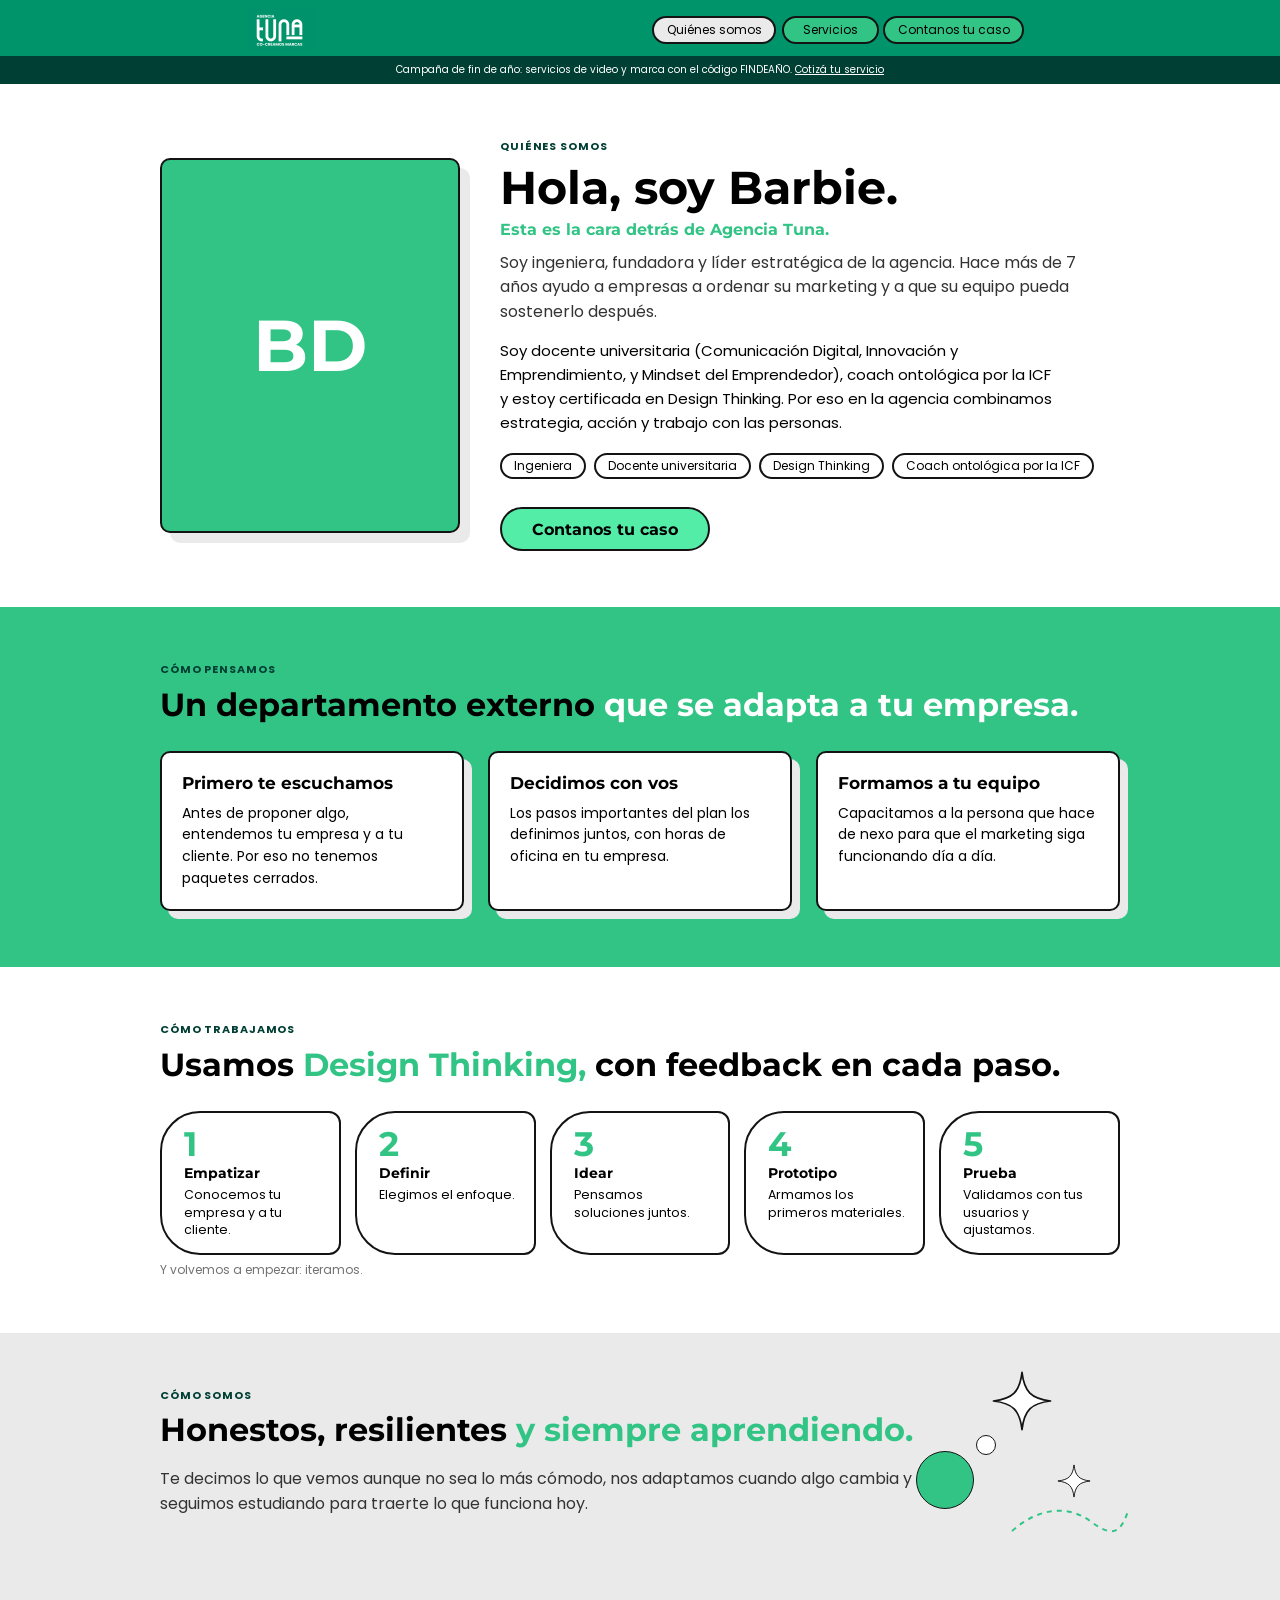
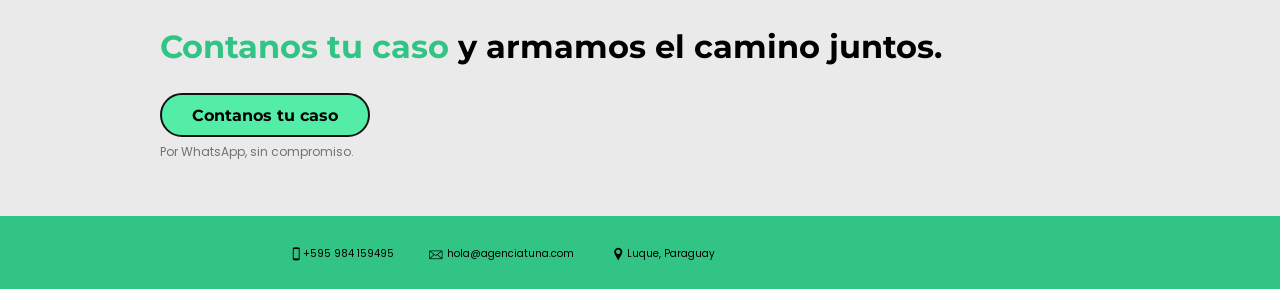
==== quienes-somos.html @ e6af00dc "Agregar páginas internas de Quiénes somos y Servicios Co-Authored-By: Claude Sonnet 5 <noreply@anthr" ====
<!doctype html>
<html lang="es">
<head>
<meta charset="utf-8">
<meta name="viewport" content="width=device-width, initial-scale=1">
<title>Quiénes somos · Agencia Tuna</title>
<meta name="description" content="Conocé a Barbie Duarte y al equipo detrás de Agencia Tuna, tu departamento de marketing externo en Luque, Paraguay.">
<link rel="preload" href="assets/fuentes/montserrat-latin-700-normal.woff2" as="font" type="font/woff2" crossorigin>
<link rel="preload" href="assets/fuentes/poppins-latin-400-normal.woff2" as="font" type="font/woff2" crossorigin>
<link rel="stylesheet" href="styles.css">
<link rel="stylesheet" href="paginas.css">
</head>
<body>
<header class="cab">
<div class="lienzo l-cab">
<a class="logo" href="index.html"><img src="assets/logo-tuna.png" alt="Agencia Tuna, co-creamos marcas" width="68" height="44"></a>
<nav class="nav" aria-label="Principal">
<a class="pill g" href="quienes-somos.html" style="left:595.4px;width:124.5px">Quiénes somos</a>
<a class="pill v" href="servicios.html" style="left:725.3px;width:96.9px">Servicios</a>
<a class="pill v" href="https://wa.me/595984159495?text=Hola%20Agencia%20Tuna%2C%20quiero%20contarles%20mi%20caso." style="left:826.7px;width:140.9px">Contanos tu caso</a>
</nav>
</div>
</header>
<p class="aviso"><span>Campaña de fin de año: servicios de video y marca con el código FINDEAÑO. <a href="servicios.html#cotizador" style="text-decoration:underline">Cotizá tu servicio</a></span></p>
<main>
<section class="band blanco">
<div class="pg fundadora">
<div class="retrato"><span class="ini">BD</span><img src="assets/barbie-duarte.jpg" alt="Barbie Duarte, fundadora de Agencia Tuna" onerror="this.style.display='none'"></div>
<div>
<p class="eyebrow">Quiénes somos</p>
<h1 class="h1">Hola, soy Barbie.</h1>
<p class="lema">Esta es la cara detrás de Agencia Tuna.</p>
<p class="sub">Soy ingeniera, fundadora y líder estratégica de la agencia. Hace más de 7 años ayudo a empresas a ordenar su marketing y a que su equipo pueda sostenerlo después.</p>
<p class="txt mt-s">Soy docente universitaria (Comunicación Digital, Innovación y Emprendimiento, y Mindset del Emprendedor), coach ontológica por la ICF y estoy certificada en Design Thinking. Por eso en la agencia combinamos estrategia, acción y trabajo con las personas.</p>
<div class="chips"><span class="chip">Ingeniera</span><span class="chip">Docente universitaria</span><span class="chip">Design Thinking</span><span class="chip">Coach ontológica por la ICF</span></div>
<p class="mt"><a class="cta" href="https://wa.me/595984159495?text=Hola%20Agencia%20Tuna%2C%20quiero%20contarles%20mi%20caso.">Contanos tu caso</a></p>
</div>
</div>
</section>
<section class="band verde">
<div class="pg">
<p class="eyebrow">Cómo pensamos</p>
<h2 class="h2">Un departamento externo <span class="v">que se adapta a tu empresa.</span></h2>
<div class="grid g3 mt">
<div class="tarjeta"><h3 class="h3">Primero te escuchamos</h3><p>Antes de proponer algo, entendemos tu empresa y a tu cliente. Por eso no tenemos paquetes cerrados.</p></div>
<div class="tarjeta"><h3 class="h3">Decidimos con vos</h3><p>Los pasos importantes del plan los definimos juntos, con horas de oficina en tu empresa.</p></div>
<div class="tarjeta"><h3 class="h3">Formamos a tu equipo</h3><p>Capacitamos a la persona que hace de nexo para que el marketing siga funcionando día a día.</p></div>
</div>
</div>
</section>
<section class="band blanco">
<div class="pg">
<p class="eyebrow">Cómo trabajamos</p>
<h2 class="h2">Usamos <span class="v">Design Thinking,</span> con feedback en cada paso.</h2>
<div class="pasos5">
<div><h3>Empatizar</h3><p>Conocemos tu empresa y a tu cliente.</p></div>
<div><h3>Definir</h3><p>Elegimos el enfoque.</p></div>
<div><h3>Idear</h3><p>Pensamos soluciones juntos.</p></div>
<div><h3>Prototipo</h3><p>Armamos los primeros materiales.</p></div>
<div><h3>Prueba</h3><p>Validamos con tus usuarios y ajustamos.</p></div>
</div>
<p class="note">Y volvemos a empezar: iteramos.</p>
</div>
</section>
<section class="band gris con-deco">
<div class="decos" aria-hidden="true"><svg class="d f1" viewBox="0 0 56 56" style="left:110px;top:18px;width:64px;height:64px"><path d="M28 3 C30 20 36 26 53 28 C36 30 30 36 28 53 C26 36 20 30 3 28 C20 26 26 20 28 3Z" fill="#fff" stroke="#131313" stroke-width="1.5" stroke-linejoin="round"/></svg><span class="d f2" style="left:36px;top:100px;width:58px;height:58px;border-radius:50%;background:#31c485;border:1.5px solid #131313"></span><span class="d f3" style="left:96px;top:84px;width:20px;height:20px;border-radius:50%;background:#fff;border:1.2px solid #131313"></span><svg class="d f2" viewBox="0 0 56 56" style="left:176px;top:112px;width:36px;height:36px"><path d="M28 3 C30 20 36 26 53 28 C36 30 30 36 28 53 C26 36 20 30 3 28 C20 26 26 20 28 3Z" fill="#fff" stroke="#131313" stroke-width="1.5" stroke-linejoin="round"/></svg><svg class="d" viewBox="0 0 120 40" style="left:130px;top:150px;width:120px;height:40px"><path class="marcha" d="M2 30 C30 5 60 5 80 20 S110 35 118 10" fill="none" stroke="#31c485" stroke-width="2" stroke-dasharray="5 5"/></svg></div>
<div class="pg">
<p class="eyebrow">Cómo somos</p>
<div class="igual"><h2 class="h2">Honestos, resilientes <span class="v">y siempre aprendiendo.</span></h2>
<p class="sub">Te decimos lo que vemos aunque no sea lo más cómodo, nos adaptamos cuando algo cambia y seguimos estudiando para traerte lo que funciona hoy.</p></div>
</div>
</section>
<section class="band gris">
<div class="pg">
<p class="h2"><span class="v">Contanos tu caso</span> y armamos el camino juntos.</p>
<p class="mt"><a class="cta" href="https://wa.me/595984159495?text=Hola%20Agencia%20Tuna%2C%20quiero%20contarles%20mi%20caso.">Contanos tu caso</a></p>
<p class="note">Por WhatsApp, sin compromiso.</p>
</div>
</section>
</main>
<footer class="sec s-pie verde">
<div class="lienzo l-pie">
<img class="a ico" src="assets/ico-tel.png" alt="" width="16" height="21" style="left:230px;top:28.2px;width:16px;height:21px;">
<p class="t p" style="left:246.8px;top:32.2px;font-size:10px;line-height:12px;"><a href="tel:+595984159495">+595 984 159495</a></p>
<img class="a ico" src="assets/ico-mail.png" alt="" width="19" height="16" style="left:369px;top:30.2px;width:19px;height:16px;">
<p class="t p" style="left:390.8px;top:32.2px;font-size:10px;line-height:12px;"><a href="mailto:hola@agenciatuna.com">hola@agenciatuna.com</a></p>
<img class="a ico" src="assets/ico-pin.png" alt="" width="15" height="21" style="left:553px;top:28.2px;width:15px;height:21px;">
<p class="t p" style="left:570.8px;top:32.2px;font-size:10px;line-height:12px;">Luque, Paraguay</p>
</div>
</footer>

</body>
</html>
---- styles.css ----
/* Agencia Tuna · landing de departamento de marketing externo
   Diseño base de escritorio: 1167 px de ancho (medidas tomadas del PDF de Illustrator).
   Hasta 1166 px de ancho de pantalla se usa la versión apilada (móvil y tablet). */

@font-face { font-family: "Montserrat"; font-weight: 700; font-style: normal; font-display: swap;
  src: url("assets/fuentes/montserrat-latin-700-normal.woff2") format("woff2"); }
@font-face { font-family: "Poppins"; font-weight: 400; font-style: normal; font-display: swap;
  src: url("assets/fuentes/poppins-latin-400-normal.woff2") format("woff2"); }
@font-face { font-family: "Poppins"; font-weight: 700; font-style: normal; font-display: swap;
  src: url("assets/fuentes/poppins-latin-700-normal.woff2") format("woff2"); }
@font-face { font-family: "Poppins"; font-weight: 300; font-style: italic; font-display: swap;
  src: url("assets/fuentes/poppins-latin-300-italic.woff2") format("woff2"); }

:root {
  --v: #31c485;   /* verde Tuna */
  --vc: #54eda7;  /* verde claro de botones */
  --vo: #00946b;  /* verde de la cabecera */
  --vd: #003f34;  /* verde oscuro: aviso y etiquetas */
  --g: #eaeaea;   /* gris de franjas */
  --ink: #131313; /* bordes */
  --gr: #727272;  /* texto secundario */
}

*, *::before, *::after { box-sizing: border-box; }
html { -webkit-text-size-adjust: 100%; }
body { margin: 0; font: 400 10px/1.2 "Poppins", system-ui, sans-serif; color: #000; background: #fff; }
a { color: inherit; text-decoration: none; }
img { display: block; }
p, h1, h2, h3, ul { margin: 0; padding: 0; }
ul { list-style: none; }
em { font-style: italic; font-weight: 300; }
b { font-weight: 700; }
.m { font-family: "Montserrat", sans-serif; font-weight: 700; }
.v { color: var(--v); }
.b { color: #fff; }
.tgr { color: var(--gr); }
.blanco { background: #fff; }
.verde { background: var(--v); }
.gris.sec, .sec.gris { background: var(--g); }

/* ============================================================ MÓVIL / TABLET (base) */
.cab { background: var(--vo); }
.l-cab { display: flex; align-items: center; justify-content: space-between; gap: 12px;
  max-width: 640px; margin: 0 auto; padding: 8px 16px; }
.logo img { width: 56px; height: auto; }
.nav { display: flex; gap: 6px; flex-wrap: wrap; justify-content: flex-end; }
.pill.v { background: var(--v); color: #000; }
.pill.g { background: var(--g); }
.aviso { background: var(--vd); color: #fff; text-align: center; font-size: 10px; line-height: 14px; padding: 7px 16px; }

.sec { padding: 40px 0; }
.s-hero { border-bottom: 5px solid var(--g); }
.s-pie { padding: 20px 0; }
.lienzo { position: static; width: auto; max-width: 640px; margin: 0 auto; padding: 0 20px;
  display: flex; flex-direction: column; gap: 14px; }
.t br { display: none; }
.a { position: static; }
.ico { width: 18px; height: auto; }
.laptop { width: 100%; height: auto; }

.titular { display: flex; flex-direction: column; align-items: flex-start; gap: 8px; font-size: 28px; line-height: 1.1;
  font-family: "Montserrat", sans-serif; }
.somos { color: var(--v); -webkit-text-stroke: 1.2px var(--ink); paint-order: stroke fill; }
.pildora { display: inline-block; padding: 8px 20px; border: 2px solid var(--ink); border-radius: 30px; }
.p1 { background: var(--g); transform: rotate(-3.2deg); }
.p2 { background: var(--v); transform: rotate(1.7deg); }
.card::before { content: none; }
.et { font-size: 7.5px; color: var(--vd); text-transform: uppercase; letter-spacing: .02em; }
.ct { font-size: 15px; line-height: 1.2; margin: 4px 0 8px; }
.ct br { display: inline; }
.pts li, .cu { font-size: 12px; line-height: 1.45; }
.pts li { margin-top: 6px; padding-left: 18px; position: relative; }
.pts li::before { content: ""; position: absolute; left: 0; top: .35em; width: 10px; height: 10px; border-radius: 50%;
  background: var(--v); border: 1.5px solid var(--ink); }
.cu br, .pts br { display: none; }
.grande { font-size: 16px; }

.l-marcas { flex-direction: row; flex-wrap: wrap; justify-content: center; align-items: center; gap: 12px; }
.l-marcas .centro-card { order: -1; flex: 1 0 100%; text-align: center; }
.centro-card .centro { font-size: 20px; line-height: 1.2; }
.logo { height: auto; }
.l-marcas .logo { width: auto; height: 56px; }
.paso .num { font-size: 44px; line-height: 1; color: var(--v); }
.paso h3 { font-size: 14px; }
.paso p { font-size: 12px; line-height: 1.35; }
.paso br { display: none; }
.chev svg { display: none; }
.chev-t h3 { font-size: 14px; }
.chev-t p { font-size: 10px; }
.chev-t br { display: none; }

.l-pie { flex-direction: row; flex-wrap: wrap; justify-content: center; align-items: center; gap: 10px 22px; }
.l-pie .t { font-size: 11px; }


/* ===== solo móvil/tablet: pisan las posiciones inline del escritorio ===== */
@media (max-width: 1166px) {
  .laptop { width: 100% !important; height: auto !important; mix-blend-mode: normal; }
  .l-marcas .logo { width: auto !important; height: 56px !important; }
  .pill { position: static; display: inline-flex; align-items: center; justify-content: center; height: 28px;
    padding: 0 12px; border: 2px solid var(--ink); border-radius: 14px; font-size: 12px; width: auto !important; }
  .t { position: static; white-space: normal; overflow-wrap: anywhere; font-size: 14px; line-height: 1.4 !important; }
  .t.h { font-size: 28px; line-height: 1.1 !important; }
  .t.peq { font-size: 11px !important; }
  .t.et { font-size: 10px !important; }
  .deco, .lineas, .divisor { display: none !important; }
  .btn { display: inline-flex; align-self: flex-start; position: static; height: 40px; padding: 0 28px;
    align-items: center; justify-content: center; border: 2px solid var(--ink); border-radius: 999px;
    background: var(--vc); width: auto !important; font-size: 16px; }
  .card { position: relative; background: #fff; border: 2px solid var(--ink); border-radius: 10px; padding: 16px !important;
    width: 100% !important; height: auto !important; left: auto !important; top: auto !important; transform: none !important; }
  .paso { position: relative; display: flex; align-items: center; gap: 12px; border: 2px solid var(--ink);
    border-radius: 40px 12px 12px 40px; padding: 12px 16px 12px 18px; width: 100% !important; height: auto !important;
    left: auto !important; top: auto !important; background: #fff; }
  .chev { position: relative; left: auto !important; top: auto !important; border: 2px solid var(--ink); background: #fff;
    border-radius: 10px; padding: 14px 16px; }
  .mini-btn { display: inline-flex; position: static; height: 26px; padding: 0 12px; align-items: center;
    justify-content: center; border: 2px solid var(--ink); border-radius: 999px; background: var(--g);
    width: auto !important; font-size: 10px; margin-top: 4px; }
}

/* ============================================================ ESCRITORIO (≥ 1167 px) */
@media (min-width: 1167px) {
  .sec { padding: 0; }
  .lienzo { position: relative; display: block; width: 1167px; max-width: none; margin: 0 auto; padding: 0; }
  .l-cab { display: block; height: 56px; max-width: none; padding: 0; }
  .logo { position: absolute; left: 190px; top: 8px; }
  .logo img { width: 68px; height: 44px; }
  .nav { display: block; }
  .pill { position: absolute; top: 16.2px; height: 28.1px; padding: 0; border: 2px solid var(--ink); border-radius: 14px;
    font-size: 12px; display: flex; align-items: center; justify-content: center; }
  .pill.v { background: var(--v); } .pill.g { background: var(--g); }
  .aviso { height: 28px; padding: 0; line-height: 28px; font-size: 10px; }

  .l-hero { height: 464px; } .l-empezar { height: 206.5px; } .l-modelo { height: 309px; }
  .l-recibis { height: 386.7px; } .l-talleres { height: 335.4px; } .l-empresas { height: 306px; }
  .l-marcas { height: 405.9px; display: block; padding: 0; } .l-proceso { height: 580.7px; }
  .l-garantias { height: 309.1px; } .l-cierre { height: 334.7px; } .l-pie { height: 73.2px; display: block; }
  .s-pie { padding: 0; }

  .t, .a, .card, .btn, .mini-btn, .paso, .chev { position: absolute; }
  .t { white-space: nowrap; margin: 0; }
  .t br { display: inline; }
  .deco, .lineas, .divisor { display: block !important; }
  .ico { width: auto; height: auto; }
  .laptop { width: 639px; height: 431.4px; }
  .a.logo, .logo.a { width: auto; }

  .btn { display: flex; padding: 0; border: 2px solid var(--ink); border-radius: 999px; background: var(--vc); }
  .btn a { display: block; width: 100%; text-align: center; line-height: 32px; }
  .mini-btn { display: flex; padding: 0; border: 1.5px solid var(--ink); border-radius: 999px; background: var(--g); }
  .mini-btn a { display: block; width: 100%; text-align: center; line-height: 23px; font-size: 9px; font-weight: 700;
    font-family: "Montserrat", sans-serif; }
  .divisor { position: absolute; width: 1.5px; background: var(--ink); }

  /* titular del hero */
  .titular { position: absolute; left: 0; top: 0; width: 1167px; height: 464px; display: block; pointer-events: none; }
  .titular > span { position: absolute; white-space: nowrap; text-align: center; }
  .somos { left: 232px; top: 83px; font-size: 37.2px; line-height: 45px; width: 134px; transform: rotate(3.9deg);
    -webkit-text-stroke: 3px var(--ink); paint-order: stroke fill; }
  .pildora { height: 52px; display: flex; align-items: center; justify-content: center; padding: 0;
    border: 2px solid var(--ink); border-radius: 26px; font-size: 37.2px; line-height: 1; z-index: 3; }
  .p1 { left: 205px; top: 128px; width: 366px; background: var(--g); transform: rotate(-3.2deg); }
  .p2 { left: 167px; top: 184px; width: 462px; background: var(--v); transform: rotate(1.7deg); }
  .laptop { z-index: 1; mix-blend-mode: multiply; } /* el fondo blanco de la imagen deja ver la onda de atrás */
  .deco { z-index: 4; }
  .onda { z-index: 0; }

  /* tarjetas */
  .card { background: none; border: 0; border-radius: 0; color: #000; }
  .card::before, .card::after { content: ""; position: absolute; inset: 0; border: 2px solid var(--ink); border-radius: 10px; }
  .card::before { background: var(--g); transform: translate(var(--bx), var(--by)); z-index: -2; }
  .card::after { background: #fff; z-index: -1; }
  .et { font-size: 7px; line-height: 8px; margin: 0; color: var(--vd); }
  .ct { font-size: 12px; line-height: 14.3px; margin: 0; white-space: nowrap; }
  .ct br { display: inline; }
  .pts, .cu { font-size: 10px; line-height: 12px; white-space: nowrap; }
  .pts br, .cu br { display: inline; }
  .card .cu { margin-top: 4.4px; }
  .card .ct + .pts { margin-top: 3.7px; }
  .card .et + .ct { margin-top: 11px; }
  .pts li { margin-top: 4.9px; padding-left: 18px; position: relative; font-size: 10px; line-height: 12px; }
  .pts li:first-child { margin-top: 0; }
  .pts li::before { content: ""; position: absolute; left: 0; top: 1px; width: 9px; height: 9px; border-radius: 50%;
    background: var(--v); border: 1.5px solid var(--ink); }
  .c2 .ct + .pts { margin-top: 5.8px; }
  .c5 .cu em { font-size: 8px; }

  /* tarjetas rectas (empresas, garantías) */
  .caso .et { font-size: 8.4px; line-height: 10px; }
  .caso .ct, .gar .ct { font-size: 14.3px; line-height: 19.2px; }
  .caso .et + .ct { margin-top: 11.9px; }
  .caso .ct + .cu, .gar .ct + .cu { margin-top: 0; }
  .cu.g { font-size: 12px; line-height: 14.4px; }
  .caso .ct + .cu { margin-top: 4.4px; }
  .gar .ct + .cu { margin-top: 4.4px; }
  .centro-card { color: #000; }
  .centro-card .centro { font-size: 20.4px; line-height: 20.5px; text-align: center; margin-left: 0; white-space: nowrap; }
  .centro-card.card { padding-left: 0 !important; }
  .centro-card.card .centro { width: 100%; }
  .logo.a { position: absolute; }

  /* pasos de "Cómo trabajamos": número y texto posicionados como en el diseño */
  .paso { display: block; border: 2px solid var(--ink); border-radius: 40px 12px 12px 40px; background: #fff; padding: 0; }
  .paso .num { position: absolute; top: 14px; font-size: 47.7px; line-height: 47.7px; color: var(--v); }
  .paso .pt { position: absolute; top: 12.3px; }
  .paso h3 { font-size: 14.3px; line-height: 17px; margin: 0 0 3px; white-space: nowrap; }
  .paso p { font-size: 12px; line-height: 14.4px; white-space: nowrap; }
  .paso br { display: inline; }

  /* chevrones de "Cómo se arma tu propuesta" */
  .chev { width: 204px; height: 136px; border: 0; background: none; padding: 0; border-radius: 0; }
  .chev svg { display: block; position: absolute; left: -12px; top: -2px; }
  .chev-t { position: absolute; left: 50px; top: 20px; z-index: 1; }
  .chev-t h3 { font-size: 14.3px; line-height: 14.3px; }
  .chev-t p { font-size: 10px; line-height: 12px; margin-top: 8px; white-space: nowrap; }
  .chev-t br { display: inline; }

  .l-pie .t { font-size: 10px; }
}

/* ============================================================ ANIMACIONES */
.btn, .mini-btn { transition: transform .2s ease, box-shadow .2s ease; }
.btn:active, .mini-btn:active { transform: translateY(0); box-shadow: none; }

@media (prefers-reduced-motion: no-preference) {
  .card, .paso, .chev, .t.h, .l-marcas .logo {
    opacity: 0;
    scale: .92;
    translate: 0 30px;
    transition: opacity .5s cubic-bezier(.22,1,.36,1) calc(var(--i, 0) * 60ms),
                scale .5s cubic-bezier(.22,1,.36,1) calc(var(--i, 0) * 60ms),
                translate .5s cubic-bezier(.22,1,.36,1) calc(var(--i, 0) * 60ms),
                transform .25s ease, box-shadow .25s ease;
  }
  .card.en-vista, .paso.en-vista, .chev.en-vista, .t.h.en-vista, .l-marcas .logo.en-vista {
    opacity: 1; scale: 1; translate: 0 0;
  }

  /* líneas punteadas "dibujándose" en loop constante */
  .lineas path { stroke-dashoffset: 0; animation: marcha .7s linear infinite; }
  @keyframes marcha { to { stroke-dashoffset: -20; } }

  /* decorados del hero: flotan, siempre, desde que carga la página */
  .l-hero .deco:not(.onda) { animation: flotar 2s ease-in-out infinite; }
  .l-hero .deco:not(.onda):nth-child(3) { animation-delay: 0s; }
  .l-hero .deco:not(.onda):nth-child(4) { animation-delay: .25s; }
  .l-hero .deco:not(.onda):nth-child(5) { animation-delay: .5s; }
  @keyframes flotar { 0%, 100% { translate: 0 0; } 50% { translate: 0 -10px; } }

  /* la "viborita" (onda verde) encima de la laptop: meneo tipo serpiente */
  .l-hero .onda { animation: serpentear 1.6s ease-in-out infinite; }
  @keyframes serpentear { 0%, 100% { translate: 0 0; } 50% { translate: 8px -3px; } }

  /* titular "Somos tu departamento de marketing externo": flota como una unidad */
  .titular { animation: flotar-titular 2.4s ease-in-out infinite; }
  @keyframes flotar-titular { 0%, 100% { translate: 0 0; } 50% { translate: 0 -8px; } }

  /* logos de marcas: flotan en loop, con pequeño desfase entre uno y otro */
  .l-marcas .logo.en-vista {
    animation: flotar-logo 2.4s ease-in-out infinite;
    animation-delay: calc(var(--i, 0) * 120ms);
  }
  @keyframes flotar-logo { 0%, 100% { translate: 0 0; } 50% { translate: 0 -6px; } }
}

@media (hover: hover) {
  .paso:hover, .chev:hover { transform: translateY(-6px); }
  .btn:hover, .btn:focus-within { transform: translateY(-3px); box-shadow: 4px 4px 0 var(--ink); }
  .mini-btn:hover, .mini-btn:focus-within { transform: translateY(-2px); box-shadow: 3px 3px 0 var(--ink); }
}

@media (min-width: 1167px) and (hover: hover) {
  .card:hover { transform: translateY(-6px) !important; }
  .card:hover::before { transform: translate(calc(var(--bx) * 1.6), calc(var(--by) * 1.6)); }
}
---- paginas.css ----
/* Agencia Tuna · páginas internas (Quiénes somos y Servicios)
   Se carga DESPUÉS de styles.css y reutiliza sus colores, fuentes, cabecera, aviso, botones y pie.
   Estas páginas son de flujo normal (no usan el lienzo de 1167 px del diseño de la home). */

.pg { max-width: 1000px; margin: 0 auto; padding: 0 20px; }
.band { padding: 56px 0; }
.band.blanco { background: #fff; } .band.gris { background: var(--g); } .band.verde { background: var(--v); }
.band.oscuro { background: var(--vd); color: #fff; }
.eyebrow { font-size: 11px; letter-spacing: .08em; text-transform: uppercase; color: var(--vd); font-weight: 700; margin-bottom: 10px; }
.band.verde .eyebrow { color: var(--vd); } .band.oscuro .eyebrow { color: var(--vc); }
.h1 { font-family: "Montserrat", sans-serif; font-weight: 700; font-size: clamp(30px, 5vw, 46px); line-height: 1.1; }
.h2 { font-family: "Montserrat", sans-serif; font-weight: 700; font-size: clamp(24px, 3.6vw, 32px); line-height: 1.15; margin-bottom: 8px; }
.h3 { font-family: "Montserrat", sans-serif; font-weight: 700; font-size: 17px; line-height: 1.25; }
.h1 .v, .h2 .v { color: var(--v); } .band.verde .h2 .v { color: #fff; }
.txt { font-size: 15px; line-height: 1.6; max-width: 62ch; }
.band.verde .sub, .band.verde .txt { color: #000; }
.sub { font-size: 16px; line-height: 1.55; color: #333; max-width: 60ch; margin-top: 10px; }
.band.oscuro .sub { color: #e6e6e6; }
.mt { margin-top: 28px; } .mt-s { margin-top: 14px; }

.pill-tag { display: inline-block; background: var(--g); border: 2px solid var(--ink); border-radius: 30px; padding: 4px 14px; font-size: 12px; font-weight: 700; font-family: "Montserrat", sans-serif; }
.band.gris .pill-tag { background: #fff; }

.tarjeta { background: #fff; border: 2px solid var(--ink); border-radius: 10px; padding: 20px; box-shadow: 8px 8px 0 var(--g); color: #000; }
.band.gris .tarjeta { box-shadow: 8px 8px 0 var(--v); }
.band.verde .tarjeta { box-shadow: 8px 8px 0 var(--g); }
.tarjeta p { font-size: 14px; line-height: 1.55; margin-top: 8px; }
.grid { display: grid; gap: 28px 24px; }
.g2 { grid-template-columns: repeat(2, 1fr); } .g3 { grid-template-columns: repeat(3, 1fr); } .g4 { grid-template-columns: repeat(4, 1fr); }
@media (max-width: 820px) { .g2, .g3, .g4 { grid-template-columns: 1fr; } .band { padding: 40px 0; } }

.check { list-style: none; margin-top: 10px; }
.check li { position: relative; padding-left: 26px; margin-top: 8px; font-size: 14px; line-height: 1.5; }
.check li::before { content: ""; position: absolute; left: 0; top: .3em; width: 12px; height: 12px; border-radius: 50%; background: var(--v); border: 2px solid var(--ink); }
.check.x li::before { background: #fff; }
.tit-mini { font-size: 11px; letter-spacing: .06em; text-transform: uppercase; color: var(--vd); font-weight: 700; margin-top: 16px; }

.cta { display: inline-flex; align-items: center; justify-content: center; height: 44px; padding: 0 30px; border: 2px solid var(--ink); border-radius: 999px; background: var(--vc);
  font-size: 16px; font-weight: 700; font-family: "Montserrat", sans-serif; color: #000; cursor: pointer; transition: transform .2s ease, box-shadow .2s ease; }
.cta.sec { background: var(--g); height: 36px; font-size: 13px; padding: 0 20px; }
@media (hover: hover) { .cta:hover { transform: translateY(-3px); box-shadow: 4px 4px 0 var(--ink); } }
.note { font-size: 12px; color: var(--gr); margin-top: 8px; }
.band.verde .note, .band.oscuro .note { color: #fff; opacity: .85; }

/* Quiénes somos */
.fundadora { display: grid; grid-template-columns: 300px 1fr; gap: 40px; align-items: center; }
@media (max-width: 820px) { .fundadora { grid-template-columns: 1fr; } }
.retrato { position: relative; aspect-ratio: 4/5; border: 2px solid var(--ink); border-radius: 10px; background: var(--v); box-shadow: 10px 10px 0 var(--g); overflow: hidden; display: flex; align-items: center; justify-content: center; }
.retrato img { width: 100%; height: 100%; object-fit: cover; }
.retrato .ini { position: absolute; font-family: "Montserrat", sans-serif; font-weight: 700; font-size: 72px; color: #fff; z-index: 0; }
.retrato img { position: relative; z-index: 1; }
.chips { display: flex; flex-wrap: wrap; gap: 8px; margin-top: 18px; }
.chip { border: 2px solid var(--ink); border-radius: 999px; padding: 4px 12px; font-size: 12px; background: #fff; }
.pasos5 { counter-reset: p; display: grid; grid-template-columns: repeat(5, 1fr); gap: 14px; margin-top: 28px; }
@media (max-width: 900px) { .pasos5 { grid-template-columns: 1fr; } }
.pasos5 > div { background: #fff; border: 2px solid var(--ink); border-radius: 40px 12px 12px 40px; padding: 14px 16px 14px 22px; }
.pasos5 > div::before { counter-increment: p; content: counter(p); font-family: "Montserrat", sans-serif; font-weight: 700; font-size: 34px; color: var(--v); line-height: 1; display: block; }
.pasos5 h3 { font-family: "Montserrat", sans-serif; font-size: 14px; margin-top: 4px; }
.pasos5 p { font-size: 12.5px; line-height: 1.4; margin-top: 4px; }

/* Servicios */
.area { display: grid; grid-template-columns: 1fr 1fr; gap: 24px; }
@media (max-width: 820px) { .area { grid-template-columns: 1fr; } }
.area .tarjeta h3 + p { margin-top: 6px; }
.anclas { display: flex; flex-wrap: wrap; gap: 8px; margin-top: 22px; }
.anclas a { border: 2px solid var(--ink); border-radius: 14px; padding: 5px 14px; font-size: 12px; background: var(--g); }
.anclas a.v { background: var(--v); color: #000; }

/* Cotizador */
.cz-banner { display: flex; flex-wrap: wrap; gap: 14px; align-items: center; justify-content: space-between; background: var(--vd); color: #fff; border-radius: 10px; padding: 18px 22px; border: 2px solid var(--ink); }
.cz-banner b { color: var(--vc); }
.cz-wrap { display: grid; grid-template-columns: 1fr 340px; gap: 28px; align-items: start; margin-top: 24px; }
@media (max-width: 960px) { .cz-wrap, .cz-wrap { grid-template-columns: minmax(0,1fr) !important; } }
.cz-cat { display: grid; gap: 22px; min-width: 0; grid-template-columns: minmax(0,1fr); }
.cz-wrap > * { min-width: 0; }
.cz-wrap { grid-template-columns: minmax(0,1fr) 340px; }
.cz-card { background: #fff; border: 2px solid var(--ink); border-radius: 10px; padding: 20px; box-shadow: 6px 6px 0 var(--g); }
.cz-card.on { box-shadow: 6px 6px 0 var(--v); }
.cz-card .tag { display: inline-block; background: var(--g); border: 1.5px solid var(--ink); border-radius: 20px; padding: 2px 10px; font-size: 11px; font-weight: 700; }
.cz-card h2 { font-family: "Montserrat", sans-serif; font-size: 19px; line-height: 1.2; margin-top: 8px; }
.cz-card .problem { font-size: 13.5px; line-height: 1.5; color: #444; margin-top: 6px; }
.cz-card .outcome { font-size: 14px; line-height: 1.5; margin-top: 12px; padding: 10px 12px; background: #f3fbf7; border-left: 4px solid var(--v); }
.cz-card .outcome small { display: block; font-size: 10.5px; letter-spacing: .06em; text-transform: uppercase; color: var(--vd); font-weight: 700; }
.cz-card .lists { display: grid; grid-template-columns: 1fr 1fr; gap: 16px; margin-top: 14px; }
@media (max-width: 640px) { .cz-card .lists { grid-template-columns: 1fr; } }
.cz-card .lists h3, .cz-card .addons h3 { font-size: 11px; letter-spacing: .06em; text-transform: uppercase; color: var(--vd); }
.cz-card .lists ul { list-style: none; margin-top: 6px; }
.cz-card .lists li { position: relative; padding-left: 18px; font-size: 13px; line-height: 1.45; margin-top: 5px; }
.cz-card .inc li::before { content: "✓"; position: absolute; left: 0; color: var(--vo); font-weight: 700; }
.cz-card .exc li::before { content: "–"; position: absolute; left: 3px; color: var(--gr); font-weight: 700; }
.tiers { display: grid; gap: 8px; margin-top: 16px; }
.tier, .addon { display: flex; align-items: center; gap: 12px; border: 2px solid var(--ink); border-radius: 10px; padding: 10px 12px; cursor: pointer; background: #fff; font-size: 14px; }
.tier:has(input:checked) { background: #e9f9f1; border-color: var(--vo); }
.tier .n, .addon small { display: block; font-size: 12px; color: var(--gr); font-weight: 400; }
.tier > span:nth-child(2), .addon > span:nth-child(2) { flex: 1; }
.price { text-align: right; font-weight: 700; white-space: nowrap; }
.price .was { display: block; font-size: 11px; color: var(--gr); text-decoration: line-through; font-weight: 400; }
.price .promo { color: var(--vo); }
.addons { margin-top: 14px; } .addons.locked { opacity: .45; }
.addon { margin-top: 6px; padding: 8px 12px; font-size: 13px; }
.clear { margin-top: 10px; background: none; border: 0; color: var(--gr); text-decoration: underline; font-size: 12px; cursor: pointer; font-family: inherit; }
.cz-sum { position: sticky; top: 16px; background: #fff; border: 2px solid var(--ink); border-radius: 10px; padding: 20px; box-shadow: 6px 6px 0 var(--v); }
@media (max-width: 960px) { .cz-sum { position: static; } }
.cz-sum h2 { font-family: "Montserrat", sans-serif; font-size: 18px; }
.lines { list-style: none; margin-top: 10px; }
.lines li { display: flex; justify-content: space-between; gap: 10px; font-size: 13px; padding: 7px 0; border-bottom: 1px dashed #ccc; }
.lines .sub { color: var(--gr); font-size: 11.5px; }
.empty { font-size: 13px; color: var(--gr); margin-top: 10px; }
.cz-sum .row { display: flex; justify-content: space-between; font-size: 13.5px; margin-top: 8px; }
.cz-sum .row.save { color: var(--vo); font-weight: 700; }
.cz-sum .row.total { font-size: 19px; font-weight: 700; font-family: "Montserrat", sans-serif; margin-top: 12px; padding-top: 10px; border-top: 2px solid var(--ink); }
.codebox { display: flex; gap: 8px; margin-top: 16px; }
.codebox input { flex: 1; min-width: 0; border: 2px solid var(--ink); border-radius: 999px; padding: 0 14px; height: 38px; font: 700 13px "Poppins", sans-serif; text-transform: uppercase; }
.codebox button { height: 38px; border: 2px solid var(--ink); border-radius: 999px; background: var(--g); padding: 0 16px; font: 700 12px "Montserrat", sans-serif; cursor: pointer; }
.msg { font-size: 12px; margin-top: 8px; line-height: 1.4; } .msg.ok { color: var(--vo); font-weight: 700; } .msg.bad { color: #b3261e; } .msg.hint { color: var(--gr); }
.bonus { margin-top: 16px; font-size: 12.5px; }
.bonus h3 { font-size: 11px; letter-spacing: .06em; text-transform: uppercase; color: var(--vd); }
.bonus ul { list-style: none; } .bonus li { display: flex; gap: 8px; margin-top: 8px; line-height: 1.4; } .bonus li.got { color: var(--vo); }
.bonus b { display: block; } .bonus .val { color: var(--gr); } .bonus .note { margin-top: 8px; }
.cz-sum .actions { display: grid; gap: 8px; margin-top: 16px; }
.cz-sum .cta { width: 100%; }
.cz-sum .legal { font-size: 11px; color: var(--gr); margin-top: 10px; line-height: 1.4; }
.txt.ancho { max-width: none; font-size: 13px; line-height: 1.5; }
.cta.gris { background: var(--g); }

/* Servicios plegables */
.cz-card { padding: 0; }
.cz-toggle { display: flex; align-items: center; gap: 14px; width: 100%; padding: 20px; background: none; border: 0; text-align: left; cursor: pointer; font: inherit; color: inherit; }
.cz-toggle .tt { flex: 1; min-width: 0; }
.cz-toggle .tag { display: inline-block; }
.cz-toggle .nm { display: block; font-family: "Montserrat", sans-serif; font-weight: 700; font-size: 19px; line-height: 1.2; margin-top: 8px; }
.cz-toggle .problem { display: block; font-size: 13.5px; line-height: 1.5; color: #444; margin-top: 6px; }
.cz-toggle .from { display: block; font-size: 13px; font-weight: 700; color: var(--vo); margin-top: 10px; }
.chev-i { flex: none; width: 12px; height: 12px; border-right: 3px solid var(--ink); border-bottom: 3px solid var(--ink); transform: rotate(45deg); transition: transform .2s ease; margin-right: 6px; }
.cz-toggle[aria-expanded="true"] .chev-i { transform: rotate(-135deg); }
.cz-toggle:focus-visible { outline: 3px solid var(--v); outline-offset: -3px; border-radius: 10px; }
.cz-body { padding: 0 20px 20px; }
.cz-body[hidden] { display: none; }

/* Más aire entre encabezado y banner al achicar la ventana */
@media (max-width: 1166px) {
  .l-cab { padding-top: 12px; padding-bottom: 12px; }
  .aviso { padding: 14px 20px; line-height: 1.5; font-size: 11px; }
}

/* Logo y botones en la misma línea al achicar la ventana */
@media (max-width: 1166px) {
  .l-cab { flex-direction: row; flex-wrap: nowrap; gap: 8px; align-items: center; }
  .logo { flex: none; }
  .logo img { width: 48px; height: auto; }
  .nav { flex-wrap: nowrap; gap: 4px; flex: 1; min-width: 0; }
  .pill { white-space: nowrap; font-size: 11px; padding: 0 9px; }
}
@media (max-width: 420px) {
  .logo img { width: 40px; }
  .pill { font-size: 10px; padding: 0 7px; }
}
@media (max-width: 340px) {
  .l-cab { flex-direction: column; flex-wrap: wrap; justify-content: center; }
  .nav { flex: none; flex-wrap: wrap; justify-content: center; }
}

/* texto del mismo ancho que el título */
.igual { display: table; max-width: 100%; }
.igual .sub { display: table-caption; caption-side: bottom; max-width: none; }

/* elementos flotantes (línea visual de la home) */
.con-deco { position: relative; overflow: hidden; }
.con-deco .pg { position: relative; }
.decos { position: absolute; top: 0; bottom: 0; right: max(20px, calc(50% - 500px)); width: 260px; pointer-events: none; }
.decos .d { position: absolute; }
@keyframes flotar-d { 0%, 100% { translate: 0 0; } 50% { translate: 0 -10px; } }
@media (prefers-reduced-motion: no-preference) {
  .decos .f1 { animation: flotar-d 2s ease-in-out infinite; }
  .decos .f2 { animation: flotar-d 2s ease-in-out .25s infinite; }
  .decos .f3 { animation: flotar-d 2s ease-in-out .5s infinite; }
}
@media (max-width: 900px) { .decos { display: none; } }

/* centrado vertical y línea que corre de izquierda a derecha */
.decos { top: 50%; bottom: auto; height: 208px; margin-top: -102px; }
@media (prefers-reduced-motion: no-preference) {
  .decos .marcha { animation: marcha-d .7s linear infinite; }
  @keyframes marcha-d { to { stroke-dashoffset: -20; } }
}

.lema { font-family: "Montserrat", sans-serif; font-weight: 700; font-size: 16px; line-height: 1.3; color: var(--v); margin-top: 6px; }
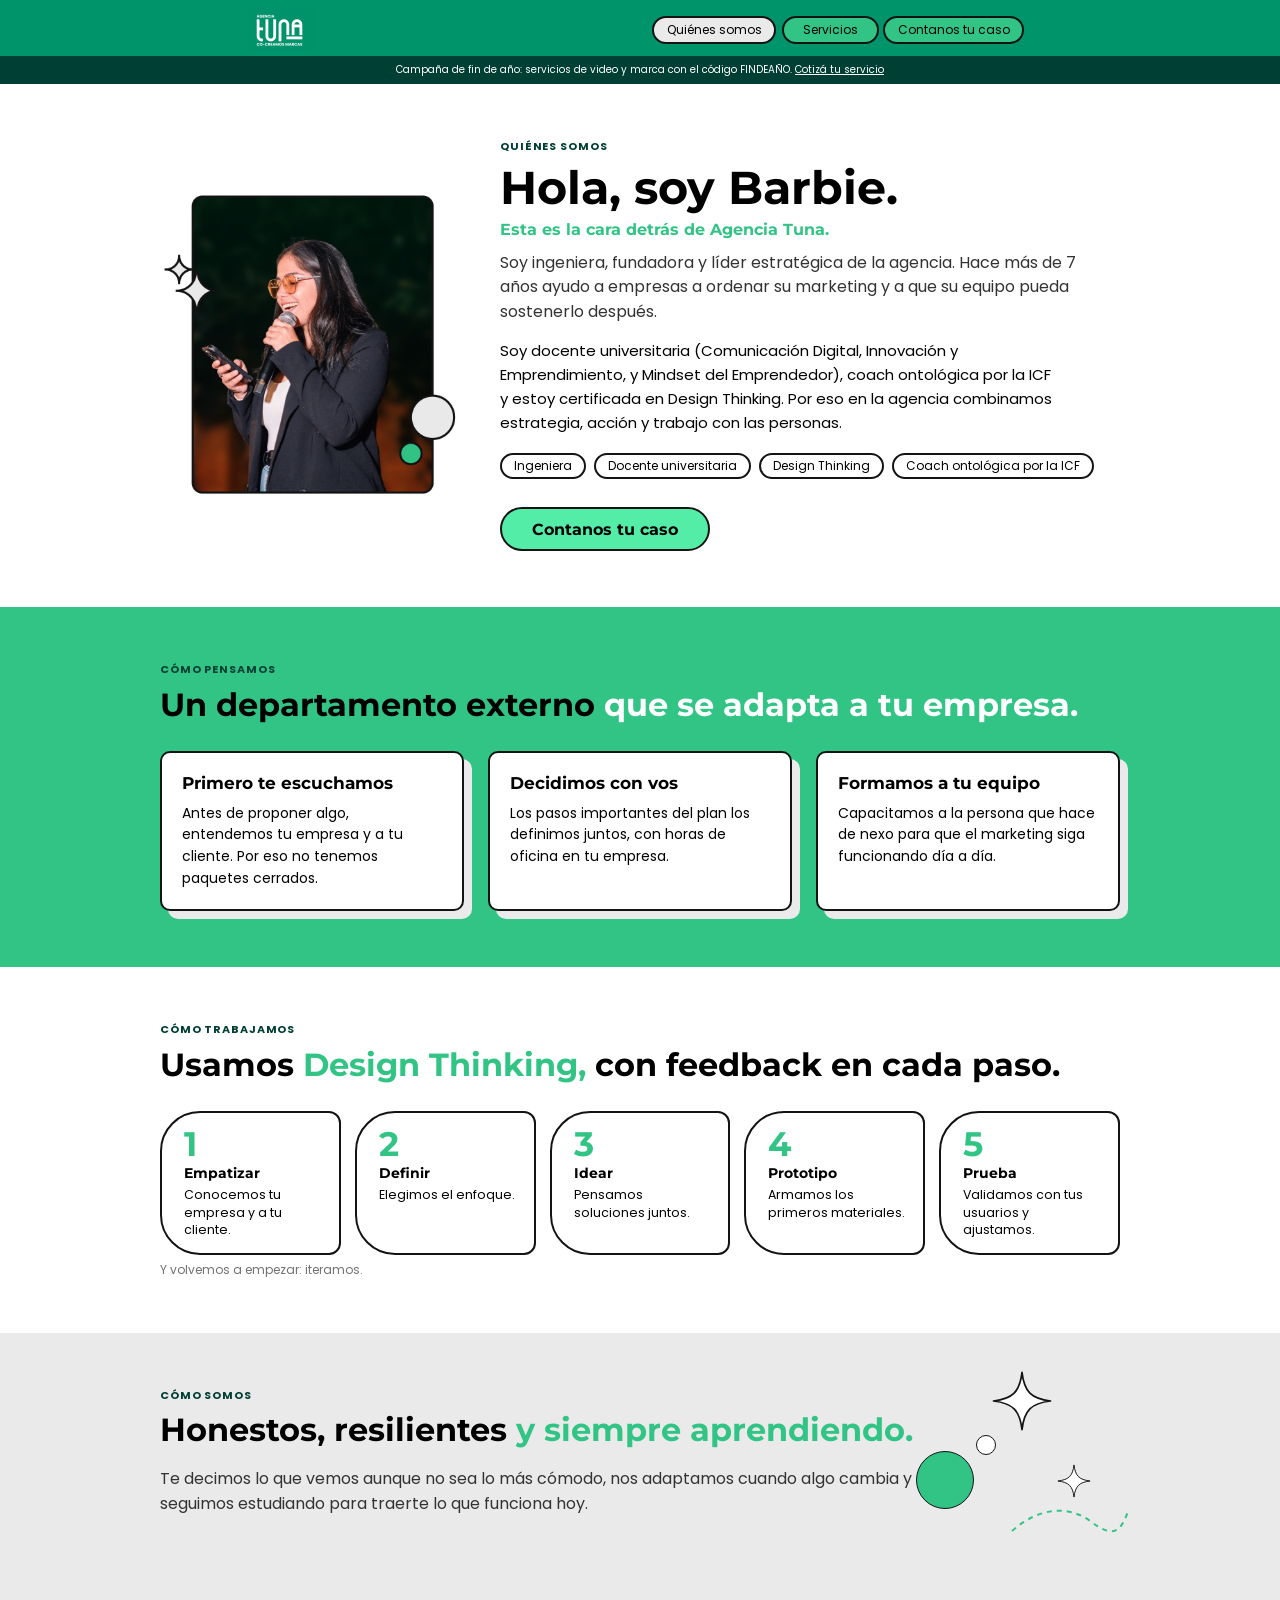
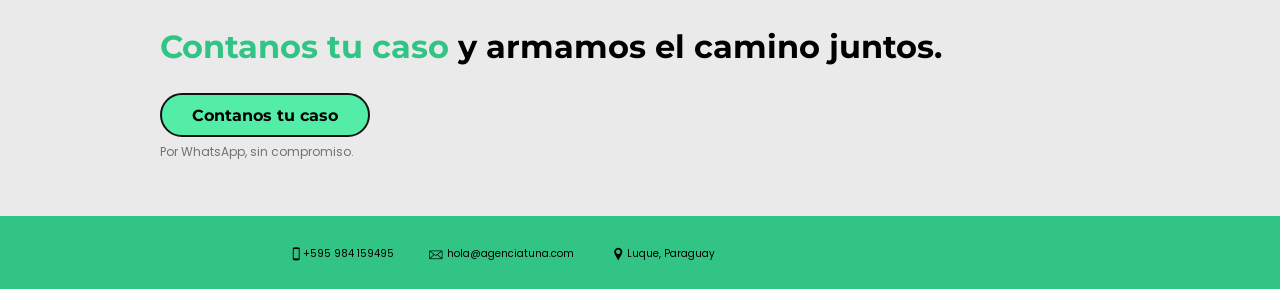
==== commit 29e5e4a1: "Conectar animaciones a las páginas internas y hacerlas a prueba de fallos Co-Authored-By: Claude Son" ====
--- a/quienes-somos.html
+++ b/quienes-somos.html
@@ -88,6 +88,6 @@
 <p class="t p" style="left:570.8px;top:32.2px;font-size:10px;line-height:12px;">Luque, Paraguay</p>
 </div>
 </footer>
-
+<script src="animations.js" defer></script>
 </body>
 </html>
--- a/styles.css
+++ b/styles.css
@@ -224,7 +224,8 @@
 .btn:active, .mini-btn:active { transform: translateY(0); box-shadow: none; }
 
 @media (prefers-reduced-motion: no-preference) {
-  .card, .paso, .chev, .t.h, .l-marcas .logo {
+  /* .pre-reveal lo agrega animations.js: si el script no corre, nada queda oculto */
+  .card.pre-reveal, .paso.pre-reveal, .chev.pre-reveal, .t.h.pre-reveal, .l-marcas .logo.pre-reveal {
     opacity: 0;
     scale: .92;
     translate: 0 30px;
@@ -233,7 +234,8 @@
                 translate .5s cubic-bezier(.22,1,.36,1) calc(var(--i, 0) * 60ms),
                 transform .25s ease, box-shadow .25s ease;
   }
-  .card.en-vista, .paso.en-vista, .chev.en-vista, .t.h.en-vista, .l-marcas .logo.en-vista {
+  .card.pre-reveal.en-vista, .paso.pre-reveal.en-vista, .chev.pre-reveal.en-vista,
+  .t.h.pre-reveal.en-vista, .l-marcas .logo.pre-reveal.en-vista {
     opacity: 1; scale: 1; translate: 0 0;
   }
 
--- a/paginas.css
+++ b/paginas.css
@@ -45,8 +45,8 @@
 /* Quiénes somos */
 .fundadora { display: grid; grid-template-columns: 300px 1fr; gap: 40px; align-items: center; }
 @media (max-width: 820px) { .fundadora { grid-template-columns: 1fr; } }
-.retrato { position: relative; aspect-ratio: 4/5; border: 2px solid var(--ink); border-radius: 10px; background: var(--v); box-shadow: 10px 10px 0 var(--g); overflow: hidden; display: flex; align-items: center; justify-content: center; }
-.retrato img { width: 100%; height: 100%; object-fit: cover; }
+.retrato { position: relative; display: flex; align-items: center; justify-content: center; }
+.retrato img { width: 100%; height: auto; }
 .retrato .ini { position: absolute; font-family: "Montserrat", sans-serif; font-weight: 700; font-size: 72px; color: #fff; z-index: 0; }
 .retrato img { position: relative; z-index: 1; }
 .chips { display: flex; flex-wrap: wrap; gap: 8px; margin-top: 18px; }
@@ -63,8 +63,12 @@
 @media (max-width: 820px) { .area { grid-template-columns: 1fr; } }
 .area .tarjeta h3 + p { margin-top: 6px; }
 .anclas { display: flex; flex-wrap: wrap; gap: 8px; margin-top: 22px; }
-.anclas a { border: 2px solid var(--ink); border-radius: 14px; padding: 5px 14px; font-size: 12px; background: var(--g); }
+.anclas a { border: 2px solid var(--ink); border-radius: 14px; padding: 5px 14px; font-size: 12px; background: var(--g);
+  display: inline-block; transition: transform .2s ease, box-shadow .2s ease; }
 .anclas a.v { background: var(--v); color: #000; }
+@media (hover: hover) {
+  .anclas a:hover { transform: translateY(-3px); box-shadow: 3px 3px 0 var(--ink); }
+}
 
 /* Cotizador */
 .cz-banner { display: flex; flex-wrap: wrap; gap: 14px; align-items: center; justify-content: space-between; background: var(--vd); color: #fff; border-radius: 10px; padding: 18px 22px; border: 2px solid var(--ink); }
@@ -185,3 +189,23 @@
 }
 
 .lema { font-family: "Montserrat", sans-serif; font-weight: 700; font-size: 16px; line-height: 1.3; color: var(--v); margin-top: 6px; }
+
+/* ============================================================ ANIMACIONES (coherentes con la home) */
+@media (prefers-reduced-motion: no-preference) {
+  /* .pre-reveal lo agrega animations.js: si el script no corre, nada queda oculto */
+  .tarjeta.pre-reveal, .pasos5 > div.pre-reveal {
+    opacity: 0;
+    scale: .92;
+    translate: 0 30px;
+    transition: opacity .5s cubic-bezier(.22,1,.36,1) calc(var(--i, 0) * 60ms),
+                scale .5s cubic-bezier(.22,1,.36,1) calc(var(--i, 0) * 60ms),
+                translate .5s cubic-bezier(.22,1,.36,1) calc(var(--i, 0) * 60ms),
+                transform .25s ease;
+  }
+  .tarjeta.pre-reveal.en-vista, .pasos5 > div.pre-reveal.en-vista { opacity: 1; scale: 1; translate: 0 0; }
+}
+
+@media (hover: hover) {
+  .tarjeta:hover, .cz-card:hover { transform: translateY(-6px); }
+}
+.tarjeta, .cz-card { transition: transform .25s ease; }
